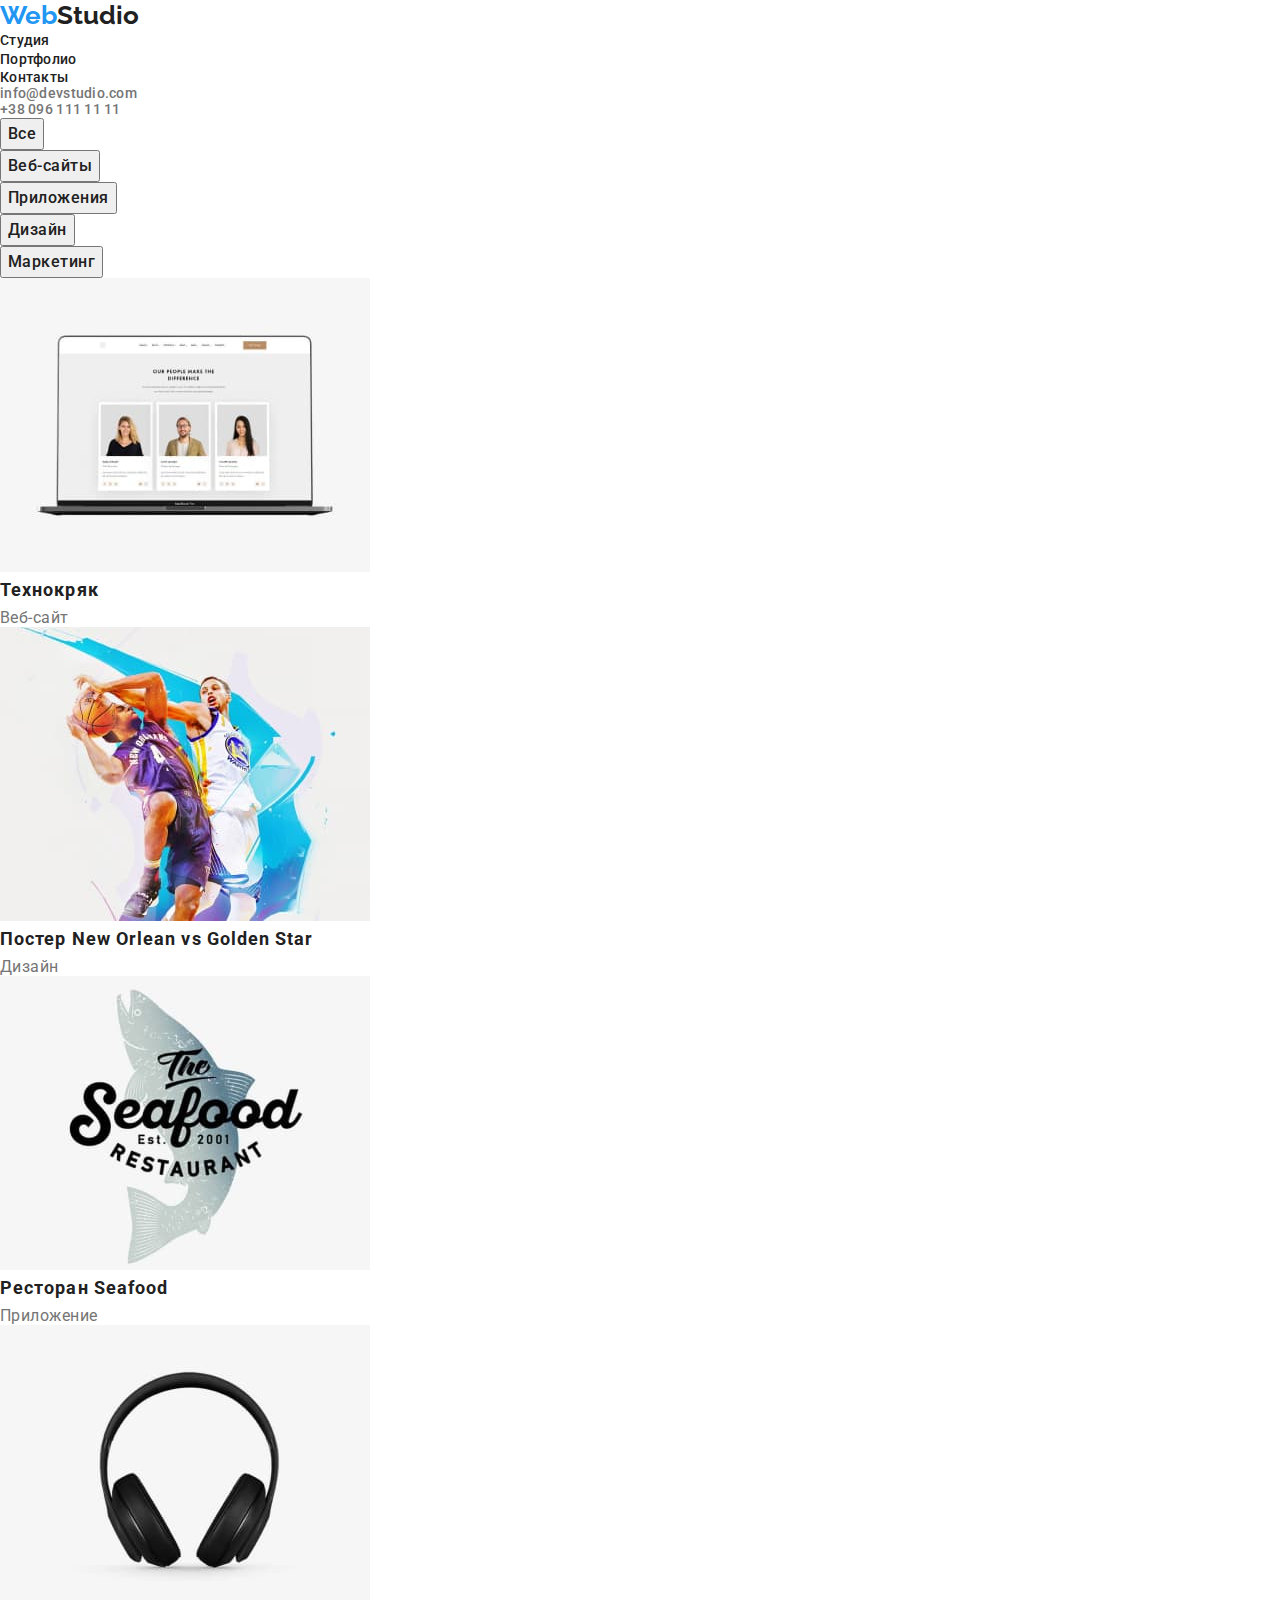
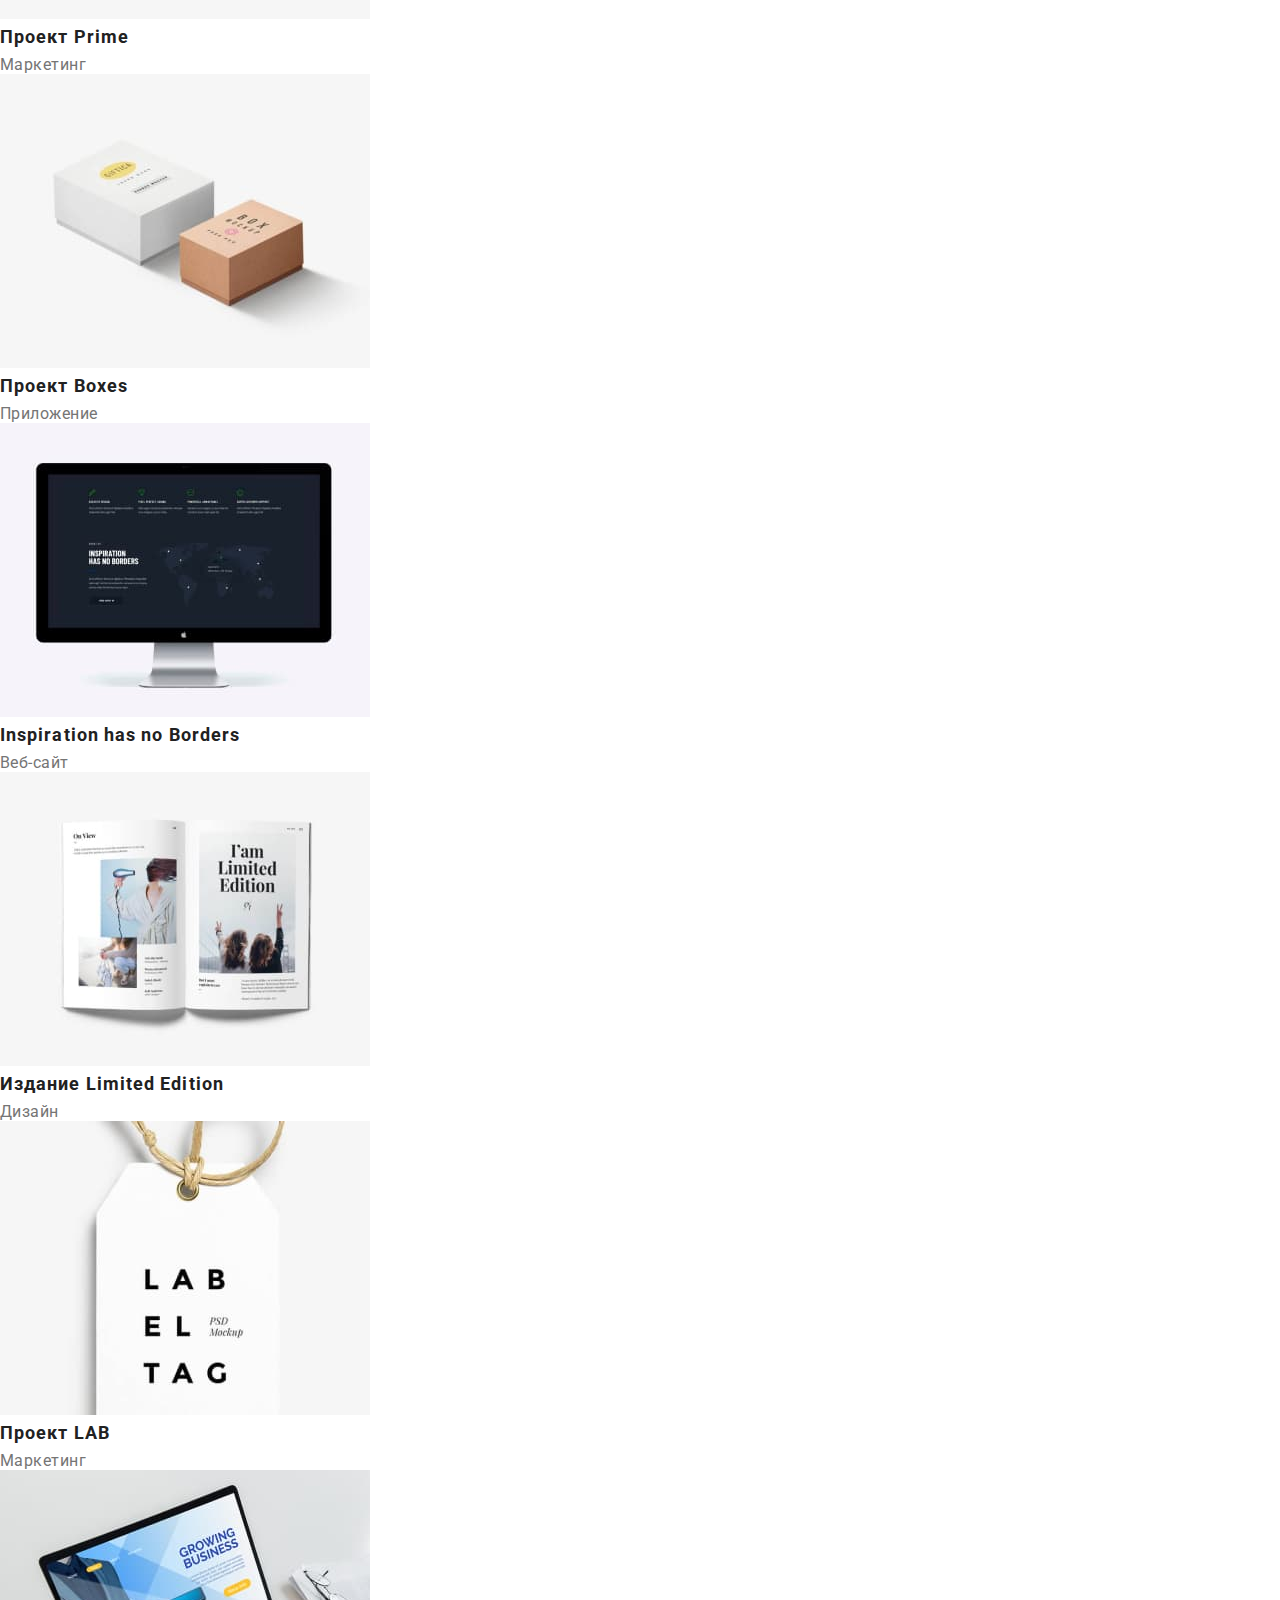
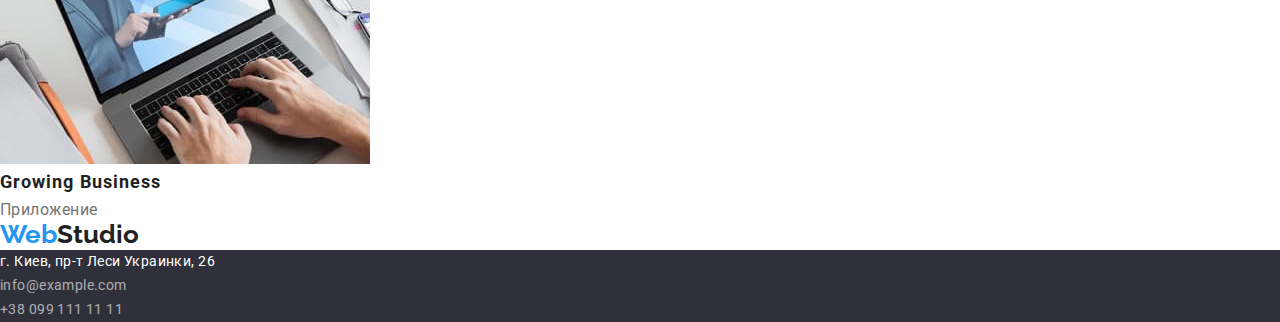
==== portfolio.html @ cc407b75 "add files to project" ====
<!DOCTYPE html>
<html lang="en">
  <head>
    <meta charset="UTF-8" />
    <meta http-equiv="X-UA-Compatible" content="IE=edge" />
    <meta name="viewport" content="width=device-width, initial-scale=1.0" />
    <title>Portfolio</title>
    <link rel="preconnect" href="https://fonts.googleapis.com" />
    <link rel="preconnect" href="https://fonts.gstatic.com" crossorigin />
    <link
      href="https://fonts.googleapis.com/css2?family=Raleway:wght@700&family=Roboto:wght@400;500;700;900&display=swap"
      rel="stylesheet"
    />
    <link
      rel="stylesheet"
      href="https://cdn.jsdelivr.net/npm/modern-normalize@1.1.0/modern-normalize.min.css"
    />
    <link rel="stylesheet" href="./css/styles.css" />
  </head>
  <body>
    <header class="page-header">
      <nav class="page-nav">
        <a class="link logo" href="" lang="en"> <span class="logo-part">Web</span>Studio</a>
        <ul class="list menu">
          <li class="menu-item">
            <a class="link menu-link" href="#studio">Студия</a>
          </li>
          <li class="menu-item">
            <a class="link menu-link" href="./portfolio.html#porfolio">Портфолио</a>
          </li>
          <li class="menu-item">
            <a class="link menu-link" href="#contacts">Контакты</a>
          </li>
        </ul>
      </nav>
      <ul class="list contact-header">
        <li>
          <a class="link contact-item" href="mailto:info@devstudio.com">info@devstudio.com</a>
        </li>
        <li>
          <a class="link contact-item" href="tel:+380961111111">+38 096 111 11 11</a>
        </li>
      </ul>
    </header>
    <!-- =========================section Portfolio========================= -->
    <main>
      <section id="portfolio">
        <h1 hidden>Portfolio</h1>
        <ul class="button-works-list list">
          <li>
            <button class="works-button" type="button">Все</button>
          </li>
          <li>
            <button class="works-button" type="button">Веб-сайты</button>
          </li>
          <li>
            <button class="works-button" type="button">Приложения</button>
          </li>
          <li>
            <button class="works-button" type="button">Дизайн</button>
          </li>
          <li>
            <button class="works-button" type="button">Маркетинг</button>
          </li>
        </ul>
        <ul class="portfolio-list list">
          <li class="portfolio-item">
            <a class="portfolio-link link" href="">
              <img
                src="./images/portfolio/technocrack.jpg"
                alt="ноутбук"
                width="370"
                height="294"
              />
              <h2 class="portfolio-title">Технокряк</h2>
              <p class="card-title">Веб-сайт</p>
            </a>
          </li>
          <li class="portfolio-item">
            <a class="portfolio-link link" href="">
              <img
                src="./images/portfolio/poster-neworlean-vs-goldenstar.jpg"
                alt="два баскетболиста в борьбе за мяч"
                width="370"
                height="294"
              />
              <h2 class="portfolio-title">Постер New Orlean vs Golden Star</h2>
              <p class="card-title">Дизайн</p>
            </a>
          </li>
          <li class="portfolio-item">
            <a class="portfolio-link link" href="">
              <img
                src="./images/portfolio/restaraunt-seafood.jpg"
                alt="эмблема ресторона сифуд"
                width="370"
                height="294"
              />
              <h2 class="portfolio-title">Ресторан Seafood</h2>
              <p class="card-title">Приложение</p>
            </a>
          </li>
          <li class="portfolio-item">
            <a class="portfolio-link link" href="">
              <img
                src="./images/portfolio/project-prime.jpg"
                alt="наушники"
                width="370"
                height="294"
              />
              <h2 class="portfolio-title">Проект Prime</h2>
              <p class="card-title">Маркетинг</p>
            </a>
          </li>
          <li class="portfolio-item">
            <a class="portfolio-link link" href="">
              <img
                src="./images/portfolio/project-boxes.jpg"
                alt="две коробки"
                width="370"
                height="294"
              />
              <h2 class="portfolio-title">Проект Boxes</h2>
              <p class="card-title">Приложение</p>
            </a>
          </li>
          <li class="portfolio-item">
            <a class="portfolio-link link" href="">
              <img
                src="./images/portfolio/inspiration-has-no-borders.jpg"
                alt="монитор"
                width="370"
                height="294"
              />
              <h2 class="portfolio-title">Inspiration has no Borders</h2>
              <p class="card-title">Веб-сайт</p>
            </a>
          </li>
          <li class="portfolio-item">
            <a class="portfolio-link link" href="">
              <img
                src="./images/portfolio/limited-edition.jpg"
                alt="журнал"
                width="370"
                height="294"
              />
              <h2 class="portfolio-title">Издание Limited Edition</h2>
              <p class="card-title">Дизайн</p>
            </a>
          </li>
          <li class="portfolio-item">
            <a class="portfolio-link link" href="">
              <img src="./images/portfolio/project-lab.jpg" alt="бирка" width="370" height="294" />
              <h2 class="portfolio-title">Проект LAB</h2>
              <p class="card-title">Маркетинг</p>
            </a>
          </li>
          <li class="portfolio-item">
            <a class="portfolio-link link" href="">
              <img
                src="./images/portfolio/growing-business.jpg"
                alt="руки человека печатают на клавиатуре ноутбука"
                width="370"
                height="294"
              />
              <h2 class="portfolio-title">Growing Business</h2>
              <p class="card-title">Приложение</p>
            </a>
          </li>
        </ul>
      </section>
    </main>
    <footer>
      <a class="link logo" href="" lang="en"> <span class="logo-part">Web</span>Studio</a>
      <address class="contacts" id="contacts">
        <ul class="contact-footer list">
          <li>
            <a
              class="contact-address link"
              href="https://goo.gl/maps/2nvCJboYjxiyjbgM6"
              target="_blank"
              rel="noopener noreferrer"
              >г. Киев, пр-т Леси Украинки, 26</a
            >
          </li>
          <li>
            <a class="contact-link link" href="mailto:info@example.com">info@example.com</a>
          </li>
          <li>
            <a class="contact-link link" href="tel:+380991111111">+38 099 111 11 11</a>
          </li>
        </ul>
      </address>
    </footer>
  </body>
</html>
---- css/styles.css ----
:root {
  --primary-font: 'Roboto', sans-serif;
  --secondary-font: 'Raleway', sans-serif;
  --main-text-color-dark-theme: #ffffff;
  --main-text-color-white-theme: #212121;
  --secondary-text-color-white-theme: #757575;
  --accent-color: #2196f3;
  --main-background-color: #2f303a;
}
h1,
h2,
h3,
h4,
p {
  margin-top: 0;
  margin-bottom: 0;
}
ul,
ol {
  margin-top: 0;
  margin-bottom: 0;
  padding-left: 0;
}
img {
  display: block;
}
.list {
  list-style: none;
}

.link {
  text-decoration: none;
}

body {
  font-family: var(--primary-font);
}
button {
  cursor: pointer;
}
.container {
  width: 1200px;
  margin-left: auto;
  margin-right: auto;
  padding-left: 15px;
  padding-right: 15px;
}
/* test git */
/* ===================== COMPONENTS =====================  */
.subtitle {
  font-weight: 700;
  font-size: 36px;
  line-height: 1.17;
  letter-spacing: 0.03em;
  color: var(--main-text-color-white-theme);
}
.card-title {
  font-size: 16px;
  line-height: 1.19;
  letter-spacing: 0.03em;
  color: var(--secondary-text-color-white-theme);
}
/* ======================/COMPONENTS =====================*/

/* =======================HEADER ===========================  */
.logo {
  font-family: var(--secondary-font);
  font-weight: 700;
  font-size: 26px;
  line-height: 1.2;
  color: var(--main-text-color-white-theme);
}
.logo-part {
  color: var(--accent-color);
  font-weight: 700;
  font-size: 26px;
  line-height: 1.2;
}
.menu-link {
  font-weight: 500;
  font-size: 14px;
  line-height: 1.14;
  letter-spacing: 0.02em;
  color: var(--main-text-color-white-theme);
}
.menu-link:hover,
.menu-link:focus {
  color: var(--accent-color);
}
.contact-header {
  font-weight: 500;
  font-size: 14px;
  line-height: 1.14;
  letter-spacing: 0.02em;
  color: var(--secondary-text-color-white-theme);
}
.contact-item {
  color: inherit;
}
.contact-item:hover,
.contact-item:focus {
  color: var(--accent-color);
}
/*======================== /HEADER==========================  */

/* =========================MAIN============================ */
/* advantages section */
.page-title {
  font-weight: 900;
  font-size: 44px;
  line-height: 1.5;
  text-align: center;
  letter-spacing: 0.06em;
  text-transform: uppercase;
  color: var(--main-text-color-dark-theme);
  /* adding background color in order to see the words on the page */
  background-color: #2f303a;
}
.hero-button {
  font-weight: 700;
  font-size: 16px;
  line-height: 1.88;
  align-items: center;
  text-align: center;
  letter-spacing: 0.06em;
  color: var(--main-text-color-dark-theme);
  background-color: var(--accent-color);
  width: 200px;
  height: 50px;
  left: 700px;
  top: 430px;
  cursor: pointer;
}
.advantages-name {
  font-weight: 700;
  font-size: 14px;
  line-height: 1.14;
  letter-spacing: 0.03em;
  text-transform: uppercase;
  color: var(--main-text-color-white-theme);
}
.advantages-descrp {
  font-size: 14px;
  line-height: 1.71;
  letter-spacing: 0.03em;
  color: var(--secondary-text-color-white-theme);
}
/* team section */
.colleagues-name {
  font-weight: 500;
  font-size: 16px;
  line-height: 1.19;
  letter-spacing: 0.03em;
  color: var(--main-text-color-white-theme);
}
/*=====================================/ main ======================================*/
/* ====================================footer====================================== */
.contacts {
  font-style: normal;
}

.contact-footer {
  font-size: 14px;
  line-height: 1.7;
  letter-spacing: 0.03em;
  color: var(--main-text-color-dark-theme);
  /* adding background color in order to see the words on the page */
  background-color: #2f303a;
}
.contact-address {
  color: inherit;
}
.contact-link {
  color: inherit;
  opacity: 60%;
}
/* ===================================/footer===================================== */
/* portfolio */
.works-button {
  font-weight: 500;
  font-size: 16px;
  line-height: 1.62;
  text-align: center;
  letter-spacing: 0.03em;
  color: var(--main-text-color-white-theme);
  cursor: pointer;
}
.works-button:hover,
.works-button:focus {
  background-color: var(--accent-color);
  color: var(--main-text-color-dark-theme);
}
.portfolio-title {
  font-weight: 700;
  font-size: 18px;
  line-height: 2;
  letter-spacing: 0.06em;
  color: var(--main-text-color-white-theme);
}
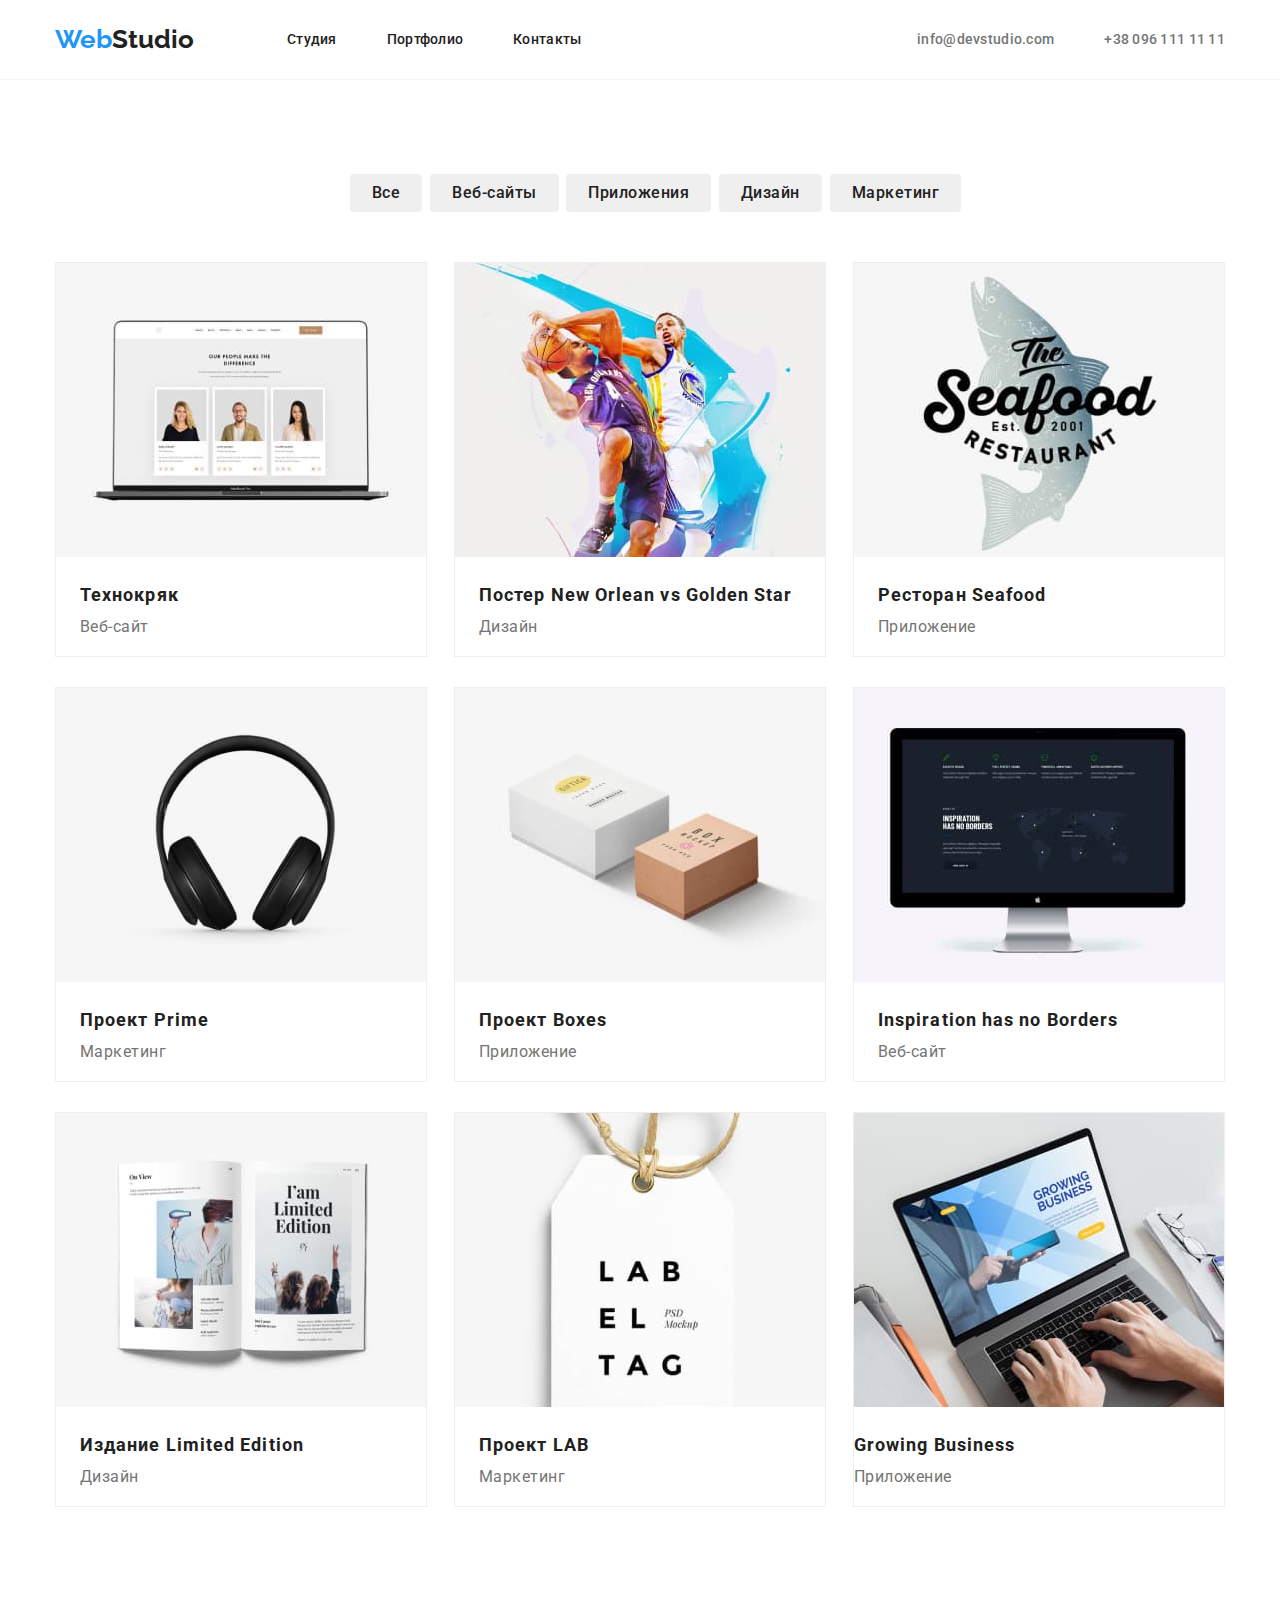
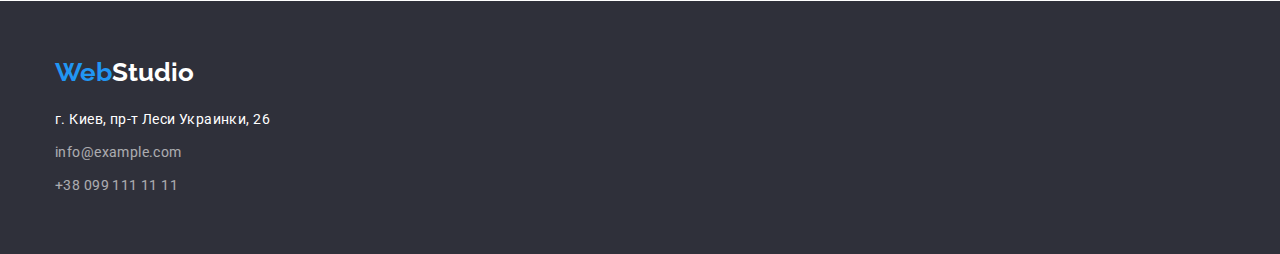
==== commit 1d59e67c: "update all structure for checking homework" ====
--- a/portfolio.html
+++ b/portfolio.html
@@ -19,178 +19,206 @@
   </head>
   <body>
     <header class="page-header">
-      <nav class="page-nav">
-        <a class="link logo" href="" lang="en"> <span class="logo-part">Web</span>Studio</a>
-        <ul class="list menu">
-          <li class="menu-item">
-            <a class="link menu-link" href="#studio">Студия</a>
+      <div class="container page-header-container">
+        <nav class="page-nav">
+          <a class="link logo" href="" lang="en"> <span class="logo-part">Web</span>Studio</a>
+          <ul class="list menu">
+            <li class="menu-item">
+              <a class="link menu-link" href="#studio">Студия</a>
+            </li>
+            <li class="menu-item">
+              <a class="link menu-link" href="./portfolio.html#porfolio">Портфолио</a>
+            </li>
+            <li class="menu-item">
+              <a class="link menu-link" href="#contacts">Контакты</a>
+            </li>
+          </ul>
+        </nav>
+        <ul class="list contact-header">
+          <li class="contact-item-list">
+            <a class="link contact-item" href="mailto:info@devstudio.com">info@devstudio.com</a>
           </li>
-          <li class="menu-item">
-            <a class="link menu-link" href="./portfolio.html#porfolio">Портфолио</a>
-          </li>
-          <li class="menu-item">
-            <a class="link menu-link" href="#contacts">Контакты</a>
+          <li class="contact-item-list">
+            <a class="link contact-item" href="tel:+380961111111">+38 096 111 11 11</a>
           </li>
         </ul>
-      </nav>
-      <ul class="list contact-header">
-        <li>
-          <a class="link contact-item" href="mailto:info@devstudio.com">info@devstudio.com</a>
-        </li>
-        <li>
-          <a class="link contact-item" href="tel:+380961111111">+38 096 111 11 11</a>
-        </li>
-      </ul>
+      </div>
     </header>
     <!-- =========================section Portfolio========================= -->
     <main>
-      <section id="portfolio">
-        <h1 hidden>Portfolio</h1>
-        <ul class="button-works-list list">
-          <li>
-            <button class="works-button" type="button">Все</button>
-          </li>
-          <li>
-            <button class="works-button" type="button">Веб-сайты</button>
-          </li>
-          <li>
-            <button class="works-button" type="button">Приложения</button>
-          </li>
-          <li>
-            <button class="works-button" type="button">Дизайн</button>
-          </li>
-          <li>
-            <button class="works-button" type="button">Маркетинг</button>
-          </li>
-        </ul>
-        <ul class="portfolio-list list">
-          <li class="portfolio-item">
-            <a class="portfolio-link link" href="">
-              <img
-                src="./images/portfolio/technocrack.jpg"
-                alt="ноутбук"
-                width="370"
-                height="294"
-              />
-              <h2 class="portfolio-title">Технокряк</h2>
-              <p class="card-title">Веб-сайт</p>
-            </a>
-          </li>
-          <li class="portfolio-item">
-            <a class="portfolio-link link" href="">
-              <img
-                src="./images/portfolio/poster-neworlean-vs-goldenstar.jpg"
-                alt="два баскетболиста в борьбе за мяч"
-                width="370"
-                height="294"
-              />
-              <h2 class="portfolio-title">Постер New Orlean vs Golden Star</h2>
-              <p class="card-title">Дизайн</p>
-            </a>
-          </li>
-          <li class="portfolio-item">
-            <a class="portfolio-link link" href="">
-              <img
-                src="./images/portfolio/restaraunt-seafood.jpg"
-                alt="эмблема ресторона сифуд"
-                width="370"
-                height="294"
-              />
-              <h2 class="portfolio-title">Ресторан Seafood</h2>
-              <p class="card-title">Приложение</p>
-            </a>
-          </li>
-          <li class="portfolio-item">
-            <a class="portfolio-link link" href="">
-              <img
-                src="./images/portfolio/project-prime.jpg"
-                alt="наушники"
-                width="370"
-                height="294"
-              />
-              <h2 class="portfolio-title">Проект Prime</h2>
-              <p class="card-title">Маркетинг</p>
-            </a>
-          </li>
-          <li class="portfolio-item">
-            <a class="portfolio-link link" href="">
-              <img
-                src="./images/portfolio/project-boxes.jpg"
-                alt="две коробки"
-                width="370"
-                height="294"
-              />
-              <h2 class="portfolio-title">Проект Boxes</h2>
-              <p class="card-title">Приложение</p>
-            </a>
-          </li>
-          <li class="portfolio-item">
-            <a class="portfolio-link link" href="">
-              <img
-                src="./images/portfolio/inspiration-has-no-borders.jpg"
-                alt="монитор"
-                width="370"
-                height="294"
-              />
-              <h2 class="portfolio-title">Inspiration has no Borders</h2>
-              <p class="card-title">Веб-сайт</p>
-            </a>
-          </li>
-          <li class="portfolio-item">
-            <a class="portfolio-link link" href="">
-              <img
-                src="./images/portfolio/limited-edition.jpg"
-                alt="журнал"
-                width="370"
-                height="294"
-              />
-              <h2 class="portfolio-title">Издание Limited Edition</h2>
-              <p class="card-title">Дизайн</p>
-            </a>
-          </li>
-          <li class="portfolio-item">
-            <a class="portfolio-link link" href="">
-              <img src="./images/portfolio/project-lab.jpg" alt="бирка" width="370" height="294" />
-              <h2 class="portfolio-title">Проект LAB</h2>
-              <p class="card-title">Маркетинг</p>
-            </a>
-          </li>
-          <li class="portfolio-item">
-            <a class="portfolio-link link" href="">
-              <img
-                src="./images/portfolio/growing-business.jpg"
-                alt="руки человека печатают на клавиатуре ноутбука"
-                width="370"
-                height="294"
-              />
-              <h2 class="portfolio-title">Growing Business</h2>
-              <p class="card-title">Приложение</p>
-            </a>
-          </li>
-        </ul>
+      <section class="section" id="portfolio">
+        <div class="container">
+          <h1 hidden>Portfolio</h1>
+          <ul class="button-works-list list">
+            <li>
+              <button class="works-button" type="button">Все</button>
+            </li>
+            <li>
+              <button class="works-button" type="button">Веб-сайты</button>
+            </li>
+            <li>
+              <button class="works-button" type="button">Приложения</button>
+            </li>
+            <li>
+              <button class="works-button" type="button">Дизайн</button>
+            </li>
+            <li>
+              <button class="works-button" type="button">Маркетинг</button>
+            </li>
+          </ul>
+          <ul class="portfolio-list list">
+            <li class="portfolio-item">
+              <a class="portfolio-link link" href="">
+                <img
+                  src="./images/portfolio/technocrack.jpg"
+                  alt="ноутбук"
+                  width="370"
+                  height="294"
+                />
+                <div class="portfolio-container">
+                  <h2 class="portfolio-title">Технокряк</h2>
+                  <p class="card-title-portfolio">Веб-сайт</p>
+                </div>
+              </a>
+            </li>
+            <li class="portfolio-item">
+              <a class="portfolio-link link" href="">
+                <img
+                  src="./images/portfolio/poster-neworlean-vs-goldenstar.jpg"
+                  alt="два баскетболиста в борьбе за мяч"
+                  width="370"
+                  height="294"
+                />
+                <div class="portfolio-container">
+                  <h2 class="portfolio-title">Постер New Orlean vs Golden Star</h2>
+                  <p class="card-title-portfolio">Дизайн</p>
+                </div>
+              </a>
+            </li>
+            <li class="portfolio-item">
+              <a class="portfolio-link link" href="">
+                <img
+                  src="./images/portfolio/restaraunt-seafood.jpg"
+                  alt="эмблема ресторона сифуд"
+                  width="370"
+                  height="294"
+                />
+                <div class="portfolio-container">
+                  <h2 class="portfolio-title">Ресторан Seafood</h2>
+                  <p class="card-title-portfolio">Приложение</p>
+                </div>
+              </a>
+            </li>
+            <li class="portfolio-item">
+              <a class="portfolio-link link" href="">
+                <img
+                  src="./images/portfolio/project-prime.jpg"
+                  alt="наушники"
+                  width="370"
+                  height="294"
+                />
+                <div class="portfolio-container">
+                  <h2 class="portfolio-title">Проект Prime</h2>
+                  <p class="card-title-portfolio">Маркетинг</p>
+                </div>
+              </a>
+            </li>
+            <li class="portfolio-item">
+              <a class="portfolio-link link" href="">
+                <img
+                  src="./images/portfolio/project-boxes.jpg"
+                  alt="две коробки"
+                  width="370"
+                  height="294"
+                />
+                <div class="portfolio-container">
+                  <h2 class="portfolio-title">Проект Boxes</h2>
+                  <p class="card-title-portfolio">Приложение</p>
+                </div>
+              </a>
+            </li>
+            <li class="portfolio-item">
+              <a class="portfolio-link link" href="">
+                <img
+                  src="./images/portfolio/inspiration-has-no-borders.jpg"
+                  alt="монитор"
+                  width="370"
+                  height="294"
+                />
+                <div class="portfolio-container">
+                  <h2 class="portfolio-title">Inspiration has no Borders</h2>
+                  <p class="card-title-portfolio">Веб-сайт</p>
+                </div>
+              </a>
+            </li>
+            <li class="portfolio-item">
+              <a class="portfolio-link link" href="">
+                <img
+                  src="./images/portfolio/limited-edition.jpg"
+                  alt="журнал"
+                  width="370"
+                  height="294"
+                />
+                <div class="portfolio-container">
+                  <h2 class="portfolio-title">Издание Limited Edition</h2>
+                  <p class="card-title-portfolio">Дизайн</p>
+                </div>
+              </a>
+            </li>
+            <li class="portfolio-item">
+              <a class="portfolio-link link" href="">
+                <img
+                  src="./images/portfolio/project-lab.jpg"
+                  alt="бирка"
+                  width="370"
+                  height="294"
+                />
+                <div class="portfolio-container">
+                  <h2 class="portfolio-title">Проект LAB</h2>
+                  <p class="card-title-portfolio">Маркетинг</p>
+                </div>
+              </a>
+            </li>
+            <li class="portfolio-item">
+              <a class="portfolio-link link" href="">
+                <img
+                  src="./images/portfolio/growing-business.jpg"
+                  alt="руки человека печатают на клавиатуре ноутбука"
+                  width="370"
+                  height="294"
+                />
+                <div class="portfolio-container"></div>
+                <h2 class="portfolio-title">Growing Business</h2>
+                <p class="card-title-portfolio">Приложение</p>
+              </a>
+            </li>
+          </ul>
+        </div>
       </section>
     </main>
-    <footer>
-      <a class="link logo" href="" lang="en"> <span class="logo-part">Web</span>Studio</a>
-      <address class="contacts" id="contacts">
-        <ul class="contact-footer list">
-          <li>
-            <a
-              class="contact-address link"
-              href="https://goo.gl/maps/2nvCJboYjxiyjbgM6"
-              target="_blank"
-              rel="noopener noreferrer"
-              >г. Киев, пр-т Леси Украинки, 26</a
-            >
-          </li>
-          <li>
-            <a class="contact-link link" href="mailto:info@example.com">info@example.com</a>
-          </li>
-          <li>
-            <a class="contact-link link" href="tel:+380991111111">+38 099 111 11 11</a>
-          </li>
-        </ul>
-      </address>
+    <footer class="page-footer">
+      <div class="container footer-container">
+        <a class="link logo-footer" href="" lang="en"> <span class="logo-part">Web</span>Studio</a>
+        <address class="contacts" id="contacts">
+          <ul class="contact-footer list">
+            <li class="contact-item">
+              <a
+                class="contact-address link"
+                href="https://goo.gl/maps/2nvCJboYjxiyjbgM6"
+                target="_blank"
+                rel="noopener noreferrer"
+                >г. Киев, пр-т Леси Украинки, 26</a
+              >
+            </li>
+            <li class="contact-item">
+              <a class="contact-link link" href="mailto:info@example.com">info@example.com</a>
+            </li>
+            <li>
+              <a class="contact-link link" href="tel:+380991111111">+38 099 111 11 11</a>
+            </li>
+          </ul>
+        </address>
+      </div>
     </footer>
   </body>
 </html>
--- a/css/styles.css
+++ b/css/styles.css
@@ -48,6 +48,8 @@
 /* test git */
 /* ===================== COMPONENTS =====================  */
 .subtitle {
+  text-align: center;
+  margin-bottom: 50px;
   font-weight: 700;
   font-size: 36px;
   line-height: 1.17;
@@ -55,15 +57,44 @@
   color: var(--main-text-color-white-theme);
 }
 .card-title {
+  margin-bottom: 30px;
+  text-align: center;
   font-size: 16px;
   line-height: 1.19;
   letter-spacing: 0.03em;
   color: var(--secondary-text-color-white-theme);
 }
+.section {
+  padding-top: 94px;
+  padding-bottom: 94px;
+}
 /* ======================/COMPONENTS =====================*/
 
 /* =======================HEADER ===========================  */
+.page-header {
+  padding-top: 24px;
+  padding-bottom: 24px;
+  border-bottom: 1px solid #ececec83;
+}
+
+.page-header-container {
+  display: flex;
+  align-items: center;
+  justify-content: space-between;
+}
+.page-nav {
+  display: flex;
+  align-items: center;
+}
+.menu {
+  display: flex;
+  align-items: center;
+}
+.menu-item:not(:last-child) {
+  margin-right: 50px;
+}
 .logo {
+  margin-right: 93px;
   font-family: var(--secondary-font);
   font-weight: 700;
   font-size: 26px;
@@ -88,12 +119,16 @@
   color: var(--accent-color);
 }
 .contact-header {
+  display: flex;
   font-weight: 500;
   font-size: 14px;
   line-height: 1.14;
   letter-spacing: 0.02em;
   color: var(--secondary-text-color-white-theme);
 }
+.contact-item-list:last-child {
+  margin-left: 50px;
+}
 .contact-item {
   color: inherit;
 }
@@ -104,8 +139,43 @@
 /*======================== /HEADER==========================  */
 
 /* =========================MAIN============================ */
+/* hero section */
+.hero-section {
+  padding-top: 200px;
+  padding-bottom: 200px;
+  background-color: #2f303a;
+}
+
+.hero-button {
+  padding-top: 10px;
+  padding-right: 22px;
+  padding-bottom: 10px;
+  padding-left: 22px;
+  min-width: 200px;
+  border-radius: 4px;
+  display: block;
+  margin-left: auto;
+  margin-right: auto;
+  margin-top: 30px;
+  font-weight: 700;
+  font-size: 16px;
+  line-height: 1.88;
+  letter-spacing: 0.06em;
+  color: var(--main-text-color-dark-theme);
+  background-color: var(--accent-color);
+}
+
 /* advantages section */
+.advantages-list {
+  display: flex;
+  align-items: center;
+  justify-content: space-between;
+}
+
 .page-title {
+  width: 700px;
+  margin-left: auto;
+  margin-right: auto;
   font-weight: 900;
   font-size: 44px;
   line-height: 1.5;
@@ -114,49 +184,82 @@
   text-transform: uppercase;
   color: var(--main-text-color-dark-theme);
   /* adding background color in order to see the words on the page */
-  background-color: #2f303a;
-}
-.hero-button {
-  font-weight: 700;
-  font-size: 16px;
-  line-height: 1.88;
-  align-items: center;
+}
+
+.advantages-item:not(:last-child) {
+  margin-right: 30px;
+}
+
+.advantages-name {
+  margin-bottom: 10px;
+  font-weight: 700;
+  font-size: 14px;
+  line-height: 1.14;
+  letter-spacing: 0.03em;
+  text-transform: uppercase;
+  color: var(--main-text-color-white-theme);
+}
+.advantages-descrp {
+  min-width: 270px;
+  font-size: 14px;
+  line-height: 1.71;
+  letter-spacing: 0.03em;
+  color: var(--secondary-text-color-white-theme);
+}
+/* ocupation list */
+.occupation-list {
+  display: flex;
+  justify-content: space-between;
+}
+/* team section */
+.team-section {
+  background-color: #f5f4fa;
+}
+
+.team-list {
+  display: flex;
+  justify-content: space-between;
+}
+.colleagues-name {
+  margin-top: 30px;
+  margin-bottom: 10px;
+  font-weight: 500;
+  font-size: 16px;
+  line-height: 1.19;
+  letter-spacing: 0.03em;
+  color: var(--main-text-color-white-theme);
+}
+.team-item {
   text-align: center;
-  letter-spacing: 0.06em;
-  color: var(--main-text-color-dark-theme);
-  background-color: var(--accent-color);
-  width: 200px;
-  height: 50px;
-  left: 700px;
-  top: 430px;
-  cursor: pointer;
-}
-.advantages-name {
-  font-weight: 700;
-  font-size: 14px;
-  line-height: 1.14;
-  letter-spacing: 0.03em;
-  text-transform: uppercase;
-  color: var(--main-text-color-white-theme);
-}
-.advantages-descrp {
-  font-size: 14px;
-  line-height: 1.71;
-  letter-spacing: 0.03em;
-  color: var(--secondary-text-color-white-theme);
-}
-/* team section */
-.colleagues-name {
-  font-weight: 500;
-  font-size: 16px;
-  line-height: 1.19;
-  letter-spacing: 0.03em;
-  color: var(--main-text-color-white-theme);
-}
+  box-shadow: 0px 1px 3px rgba(0, 0, 0, 0.12), 0px 1px 1px rgba(0, 0, 0, 0.14),
+    0px 2px 1px rgba(0, 0, 0, 0.2);
+  border-radius: 0px 0px 4px 4px;
+}
+
 /*=====================================/ main ======================================*/
 /* ====================================footer====================================== */
+.footer-container {
+  display: flex;
+  flex-direction: column;
+}
+.page-footer {
+  background-color: #2f303a;
+  padding-top: 56px;
+  padding-bottom: 56px;
+}
+.logo-footer {
+  font-family: var(--secondary-font);
+  font-weight: 700;
+  font-size: 26px;
+  line-height: 1.2;
+  color: var(--main-text-color-dark-theme);
+}
 .contacts {
   font-style: normal;
+  margin-top: 20px;
+}
+.contact-item:not(:last-child) {
+  margin-bottom: 9px;
 }
 
 .contact-footer {
@@ -165,7 +268,6 @@
   letter-spacing: 0.03em;
   color: var(--main-text-color-dark-theme);
   /* adding background color in order to see the words on the page */
-  background-color: #2f303a;
 }
 .contact-address {
   color: inherit;
@@ -176,21 +278,63 @@
 }
 /* ===================================/footer===================================== */
 /* portfolio */
+.button-works-list {
+  display: flex;
+  justify-content: space-between;
+  margin-left: 295px;
+  margin-right: 295px;
+  margin-bottom: 50px;
+  min-width: 611px;
+}
+.portfolio-item {
+  border: 1px solid #eeeeee;
+}
+.portfolio-item:nth-child(-n + 6) {
+  margin-bottom: 30px;
+}
+.portfolio-item:nth-child(3n + 2) {
+  margin-left: 20px;
+  margin-right: 20px;
+}
+.portfolio-list {
+  display: flex;
+  justify-content: space-between;
+  flex-wrap: wrap;
+}
+.portfolio-container {
+  margin-left: 24px;
+  margin-right: 24px;
+  margin-top: 20px;
+  margin-bottom: 20px;
+}
 .works-button {
+  padding-top: 6px;
+  padding-right: 22px;
+  padding-bottom: 6px;
+  padding-left: 22px;
+  border-radius: 4px;
+  border: none;
   font-weight: 500;
   font-size: 16px;
   line-height: 1.62;
-  text-align: center;
   letter-spacing: 0.03em;
   color: var(--main-text-color-white-theme);
   cursor: pointer;
+}
+.card-title-portfolio {
+  font-size: 16px;
+  line-height: 1.19;
+  letter-spacing: 0.03em;
+  color: var(--secondary-text-color-white-theme);
 }
 .works-button:hover,
 .works-button:focus {
   background-color: var(--accent-color);
   color: var(--main-text-color-dark-theme);
+  box-shadow: 0px 4px 4px rgba(0, 0, 0, 0.25);
 }
 .portfolio-title {
+  margin-bottom: 4px;
   font-weight: 700;
   font-size: 18px;
   line-height: 2;
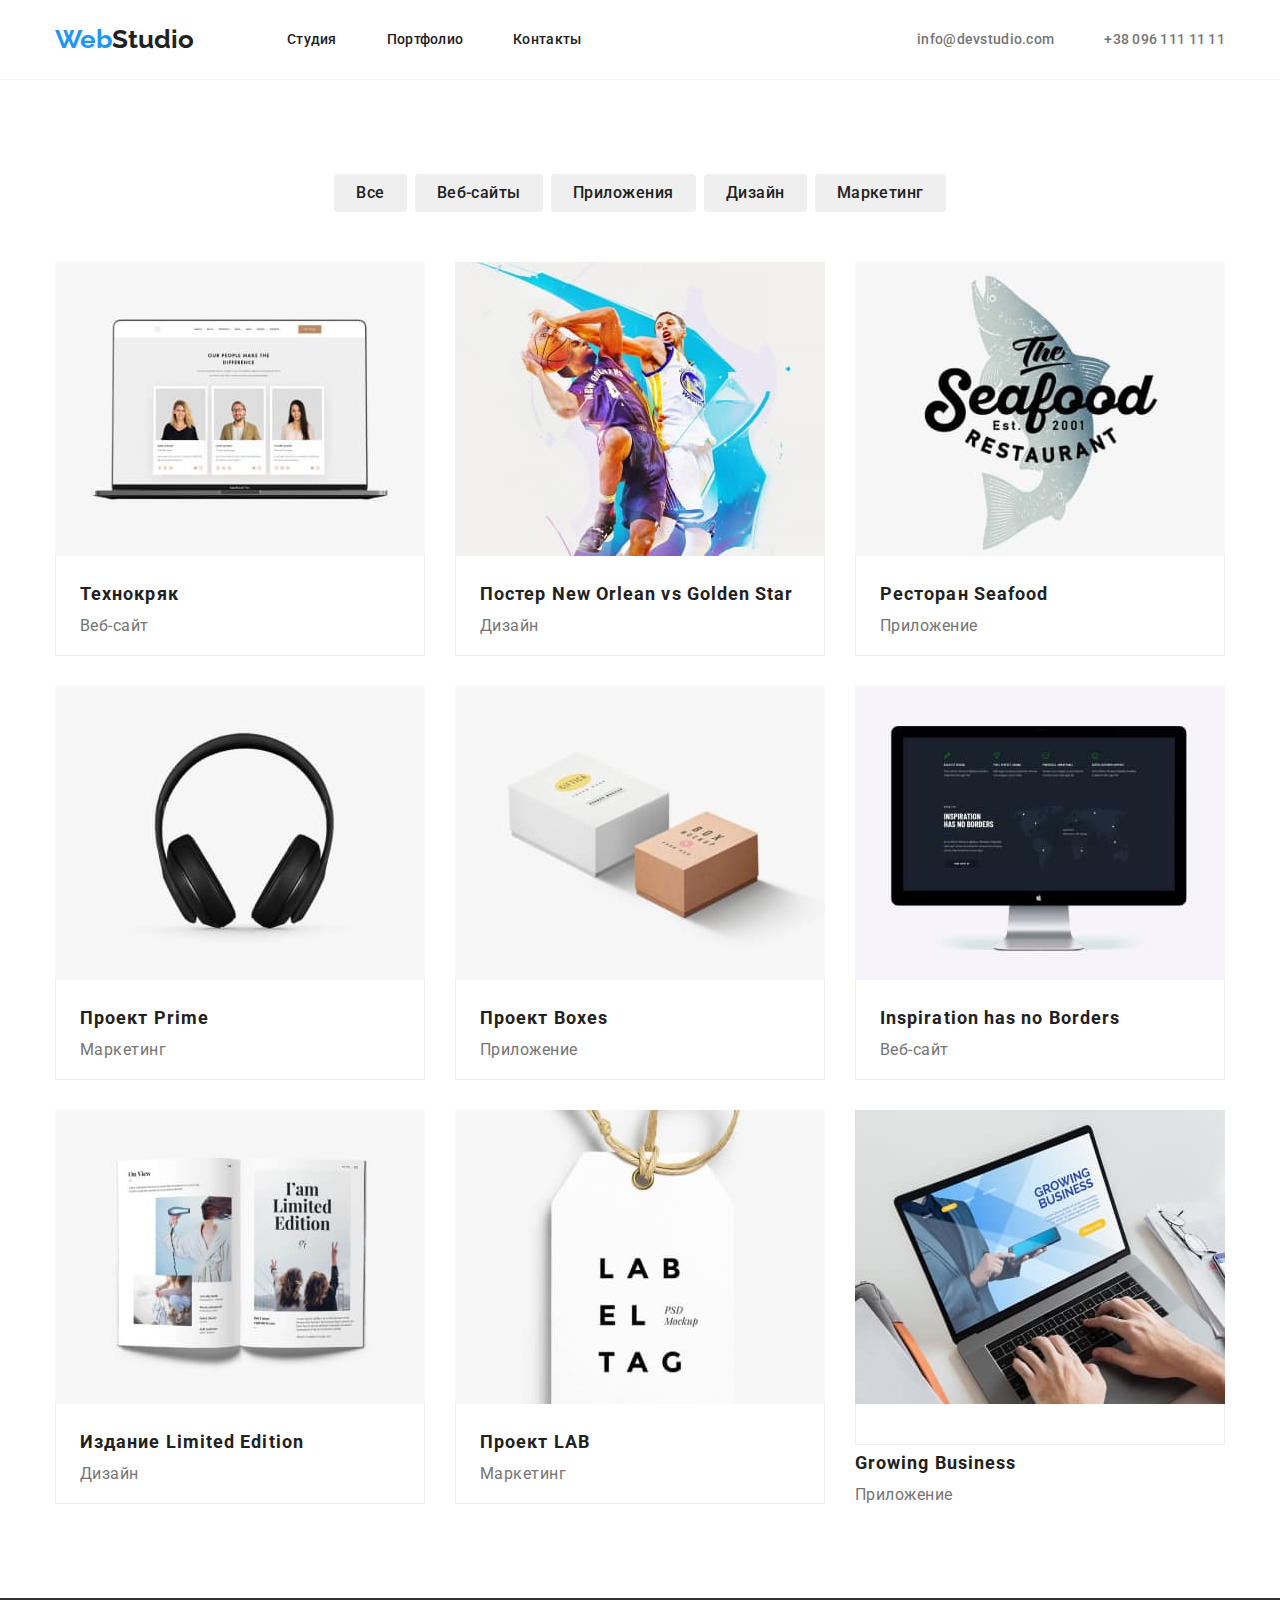
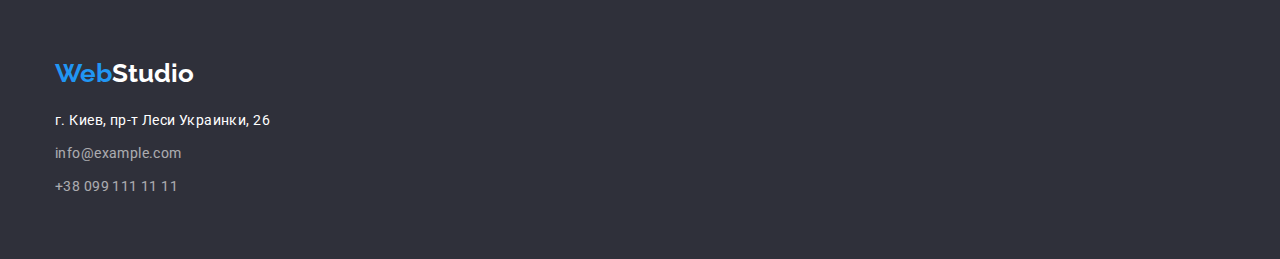
==== commit 98b7c486: "update hw according to mentors remark" ====
--- a/portfolio.html
+++ b/portfolio.html
@@ -46,9 +46,9 @@
     </header>
     <!-- =========================section Portfolio========================= -->
     <main>
-      <section class="section" id="portfolio">
+      <section class="section">
         <div class="container">
-          <h1 hidden>Portfolio</h1>
+          <h1 class="visually-hidden">Portfolio</h1>
           <ul class="button-works-list list">
             <li>
               <button class="works-button" type="button">Все</button>
@@ -213,7 +213,7 @@
             <li class="contact-item">
               <a class="contact-link link" href="mailto:info@example.com">info@example.com</a>
             </li>
-            <li>
+            <li class="contact-item">
               <a class="contact-link link" href="tel:+380991111111">+38 099 111 11 11</a>
             </li>
           </ul>
--- a/css/styles.css
+++ b/css/styles.css
@@ -45,6 +45,18 @@
   padding-left: 15px;
   padding-right: 15px;
 }
+.visually-hidden {
+  position: absolute;
+  width: 1px;
+  height: 1px;
+  margin: -1px;
+  border: 0;
+  padding: 0;
+  white-space: nowrap;
+  clip-path: inset(100%);
+  clip: rect(0 0 0 0);
+  overflow: hidden;
+}
 /* test git */
 /* ===================== COMPONENTS =====================  */
 .subtitle {
@@ -57,8 +69,6 @@
   color: var(--main-text-color-white-theme);
 }
 .card-title {
-  margin-bottom: 30px;
-  text-align: center;
   font-size: 16px;
   line-height: 1.19;
   letter-spacing: 0.03em;
@@ -207,6 +217,14 @@
   color: var(--secondary-text-color-white-theme);
 }
 /* ocupation list */
+.occupation-section {
+  padding-bottom: 94px;
+}
+.occupation-img {
+  max-width: 100%;
+  height: auto;
+}
+
 .occupation-list {
   display: flex;
   justify-content: space-between;
@@ -220,8 +238,11 @@
   display: flex;
   justify-content: space-between;
 }
+.subtitle-container {
+  padding-top: 30px;
+  padding-bottom: 30px;
+}
 .colleagues-name {
-  margin-top: 30px;
   margin-bottom: 10px;
   font-weight: 500;
   font-size: 16px;
@@ -230,6 +251,7 @@
   color: var(--main-text-color-white-theme);
 }
 .team-item {
+  background-color: #fff;
   text-align: center;
   box-shadow: 0px 1px 3px rgba(0, 0, 0, 0.12), 0px 1px 1px rgba(0, 0, 0, 0.14),
     0px 2px 1px rgba(0, 0, 0, 0.2);
@@ -239,13 +261,13 @@
 /*=====================================/ main ======================================*/
 /* ====================================footer====================================== */
 .footer-container {
-  display: flex;
-  flex-direction: column;
+  /* display: flex;
+  flex-direction: column; */
 }
 .page-footer {
   background-color: #2f303a;
-  padding-top: 56px;
-  padding-bottom: 56px;
+  padding-top: 60px;
+  padding-bottom: 60px;
 }
 .logo-footer {
   font-family: var(--secondary-font);
@@ -280,32 +302,24 @@
 /* portfolio */
 .button-works-list {
   display: flex;
-  justify-content: space-between;
-  margin-left: 295px;
-  margin-right: 295px;
+  justify-content: center;
+  gap: 8px;
   margin-bottom: 50px;
-  min-width: 611px;
-}
-.portfolio-item {
-  border: 1px solid #eeeeee;
-}
-.portfolio-item:nth-child(-n + 6) {
-  margin-bottom: 30px;
-}
-.portfolio-item:nth-child(3n + 2) {
-  margin-left: 20px;
-  margin-right: 20px;
-}
+}
+
 .portfolio-list {
   display: flex;
-  justify-content: space-between;
   flex-wrap: wrap;
+  gap: 30px;
 }
 .portfolio-container {
-  margin-left: 24px;
-  margin-right: 24px;
-  margin-top: 20px;
-  margin-bottom: 20px;
+  padding-left: 24px;
+  padding-right: 24px;
+  padding-top: 20px;
+  padding-bottom: 20px;
+  border-bottom: 1px solid #eeeeee;
+  border-left: 1px solid #eeeeee;
+  border-right: 1px solid #eeeeee;
 }
 .works-button {
   padding-top: 6px;
@@ -319,7 +333,6 @@
   line-height: 1.62;
   letter-spacing: 0.03em;
   color: var(--main-text-color-white-theme);
-  cursor: pointer;
 }
 .card-title-portfolio {
   font-size: 16px;
